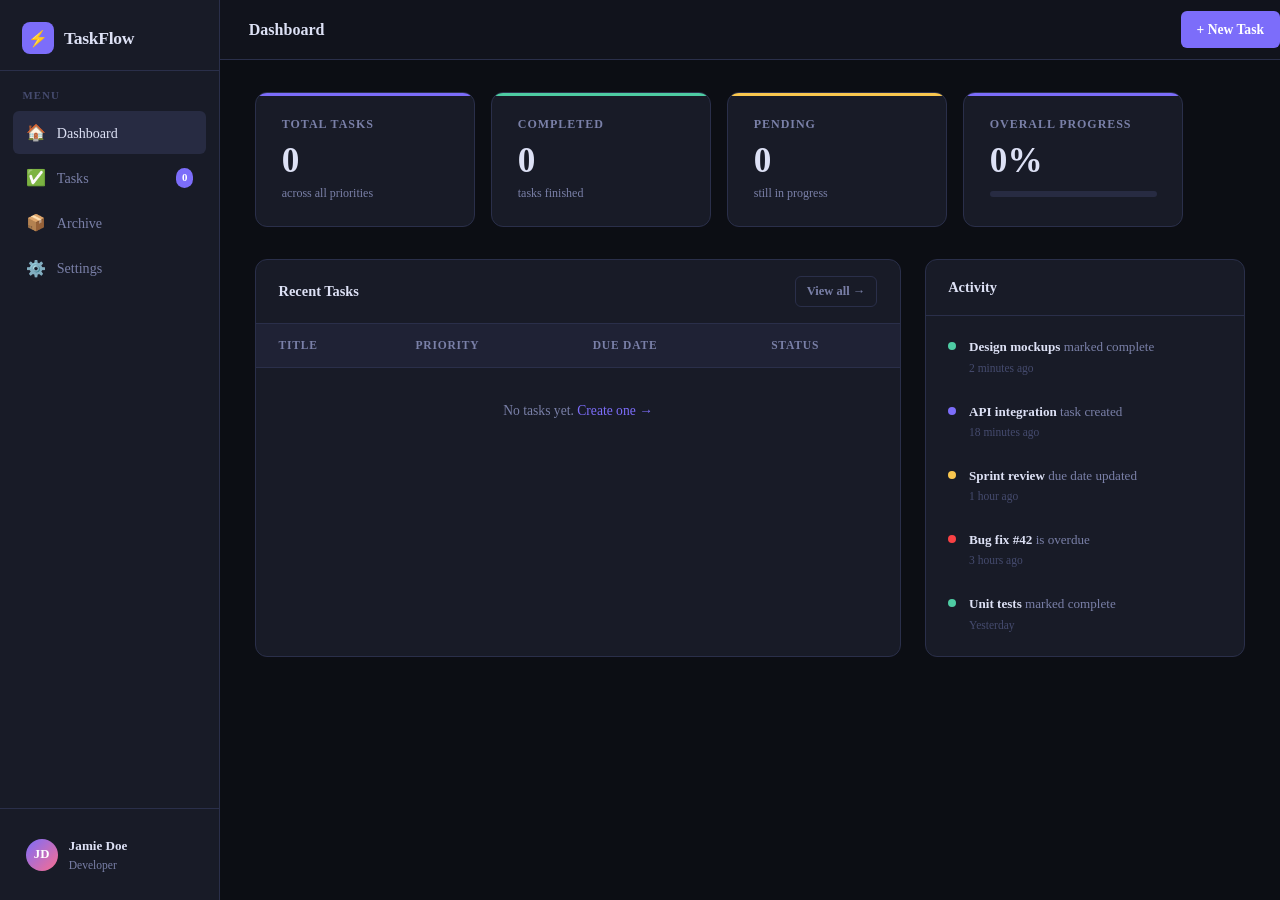
==== index.html @ b21d799f "Initial setup" ====
<!DOCTYPE html>
<html lang="en">
<head>
  <meta charset="UTF-8" />
  <!-- BUG 1: viewport meta tag missing — page won't scale correctly on mobile -->
  <title>TaskFlow - Dashboard</title>
  <link rel="stylesheet" href="css/style.css" />
  <link rel="stylesheet" href="css/pages.css" />
</head>
<body>
<div class="shell">

  <!-- ===== SIDEBAR ===== -->
  <aside class="sidebar">
    <div class="sidebar-logo">
      <div class="logo-icon">⚡</div>
      <span class="logo-text">TaskFlow</span>
    </div>

    <div class="sidebar-section">
      <div class="sidebar-section-label">Menu</div>
      <!-- BUG 2: nav-item links use wrong href paths — missing .html extension -->
      <a href="index" class="nav-item active">
        <span class="nav-icon">🏠</span> Dashboard
      </a>
      <a href="tasks" class="nav-item">
        <span class="nav-icon">✅</span> Tasks
        <span class="nav-badge" id="sidebar-task-count">0</span>
      </a>
      <a href="archive" class="nav-item">
        <span class="nav-icon">📦</span> Archive
      </a>
      <a href="settings" class="nav-item">
        <span class="nav-icon">⚙️</span> Settings
      </a>
    </div>

    <div class="sidebar-footer">
      <div class="user-card">
        <div class="avatar">JD</div>
        <div class="user-info">
          <div class="user-name">Jamie Doe</div>
          <div class="user-role">Developer</div>
        </div>
      </div>
    </div>
  </aside>

  <!-- ===== CONTENT ===== -->
  <div class="content">

    <!-- Top Bar -->
    <header class="topbar">
      <h1 class="topbar-title">Dashboard</h1>
      <div class="topbar-actions">
        <a href="tasks.html" class="btn btn-primary">+ New Task</a>
      </div>
    </header>

    <!-- Page Body -->
    <main class="page-body">

      <!-- Stat Cards -->
      <div class="stats-grid">
        <div class="stat-card">
          <div class="stat-label">Total Tasks</div>
          <div class="stat-value" id="dash-total">0</div>
          <div class="stat-sub">across all priorities</div>
        </div>
        <div class="stat-card green">
          <div class="stat-label">Completed</div>
          <div class="stat-value" id="dash-done">0</div>
          <div class="stat-sub">tasks finished</div>
        </div>
        <div class="stat-card yellow">
          <div class="stat-label">Pending</div>
          <div class="stat-value" id="dash-pending">0</div>
          <div class="stat-sub">still in progress</div>
        </div>
        <!-- BUG 3: progress-fill inner div is missing — bar never fills -->
        <div class="stat-card">
          <div class="stat-label">Overall Progress</div>
          <div class="stat-value" id="dash-pct">0%</div>
          <div class="progress-wrap">
            <!-- missing: <div class="progress-fill"></div> -->
          </div>
        </div>
      </div>

      <!-- Dashboard Grid -->
      <div class="dashboard-grid">

        <!-- Recent Tasks Table -->
        <div class="card">
          <div class="card-header">
            <span class="card-title">Recent Tasks</span>
            <a href="tasks.html" class="btn btn-ghost" style="font-size:0.78rem;padding:0.3rem 0.7rem;">View all →</a>
          </div>
          <table class="table">
            <thead>
              <tr>
                <th>Title</th>
                <th>Priority</th>
                <th>Due Date</th>
                <th>Status</th>
              </tr>
            </thead>
            <tbody id="recent-tasks-body">
              <tr>
                <td colspan="4" style="text-align:center;color:var(--text-muted);padding:2rem;">
                  No tasks yet. <a href="tasks.html" style="color:var(--accent)">Create one →</a>
                </td>
              </tr>
            </tbody>
          </table>
        </div>

        <!-- Activity Feed -->
        <div class="card">
          <div class="card-header">
            <span class="card-title">Activity</span>
          </div>
          <div class="activity-feed">
            <div class="activity-item">
              <div class="activity-dot green"></div>
              <div>
                <div class="activity-text"><strong>Design mockups</strong> marked complete</div>
                <div class="activity-time">2 minutes ago</div>
              </div>
            </div>
            <div class="activity-item">
              <div class="activity-dot"></div>
              <div>
                <div class="activity-text"><strong>API integration</strong> task created</div>
                <div class="activity-time">18 minutes ago</div>
              </div>
            </div>
            <div class="activity-item">
              <div class="activity-dot yellow"></div>
              <div>
                <div class="activity-text"><strong>Sprint review</strong> due date updated</div>
                <div class="activity-time">1 hour ago</div>
              </div>
            </div>
            <div class="activity-item">
              <div class="activity-dot red"></div>
              <div>
                <div class="activity-text"><strong>Bug fix #42</strong> is overdue</div>
                <div class="activity-time">3 hours ago</div>
              </div>
            </div>
            <div class="activity-item">
              <div class="activity-dot green"></div>
              <div>
                <div class="activity-text"><strong>Unit tests</strong> marked complete</div>
                <div class="activity-time">Yesterday</div>
              </div>
            </div>
          </div>
        </div>

      </div><!-- /dashboard-grid -->

    </main>
  </div>
</div>

<div class="toast-container"></div>

<script src="js/app.js"></script>
<script src="js/ui.js"></script>
<script>
  // Update sidebar badge
  const count = loadTasks().filter(t => !t.archived && !t.done).length;
  const badge = document.getElementById('sidebar-task-count');
  if (badge) badge.textContent = count;
</script>
</body>
</html>
---- css/style.css ----
/* =====================================================
   TASKFLOW — Global Stylesheet
   ===================================================== */

/* ===== RESET ===== */
*, *::before, *::after {
  box-sizing: border-box;
  margin: 0;
  padding: 0;
}

/* ===== DESIGN TOKENS ===== */
:root {
  --bg:          #0c0e14;
  --bg2:         #11131c;
  --surface:     #181b27;
  --surface2:    #1f2235;
  --surface3:    #272b42;
  --border:      #2a2f4a;
  --accent:      #7c6dfa;
  --accent-dim:  #5a4fd4;
  --accent2:     #fa6d8f;
  --success:     #4ecca3;
  --warn:        #f9c74f;
  --danger:      #f94144;
  --text:        #dde1f5;
  --text-muted:  #7a80a8;
  --text-faint:  #454b6e;
  --radius-sm:   6px;
  --radius:      12px;
  --radius-lg:   18px;
  --shadow-sm:   0 2px 8px rgba(0,0,0,0.35);
  --shadow:      0 4px 20px rgba(0,0,0,0.5);
  --shadow-lg:   0 8px 40px rgba(0,0,0,0.65);
  /* BUG 7: font stack is commented out — browser falls back to serif */
  /* font-family: 'DM Sans', system-ui, sans-serif; */
  --sidebar-w:   220px;
  --header-h:    60px;
}

/* ===== BASE ===== */
body {
  background: var(--bg);
  color: var(--text);
  min-height: 100vh;
  line-height: 1.6;
}

a { color: inherit; text-decoration: none; }
button { cursor: pointer; font-family: inherit; }
input, textarea, select { font-family: inherit; }

/* ===== LAYOUT SHELL ===== */
.shell {
  display: flex;
  min-height: 100vh;
}

/* ===== SIDEBAR ===== */
.sidebar {
  width: var(--sidebar-w);
  background: var(--surface);
  border-right: 1px solid var(--border);
  display: flex;
  flex-direction: column;
  position: fixed;
  top: 0;
  left: 0;
  height: 100vh;
  z-index: 50;
  /* BUG 10: overflow-y is set to "scroll" (always shows scrollbar) instead of "auto" */
  overflow-y: scroll;
}

.sidebar-logo {
  padding: 1.4rem 1.4rem 1rem;
  display: flex;
  align-items: center;
  gap: 0.6rem;
  border-bottom: 1px solid var(--border);
}

.logo-icon {
  width: 32px;
  height: 32px;
  background: var(--accent);
  border-radius: 8px;
  display: flex;
  align-items: center;
  justify-content: center;
  font-size: 1rem;
  flex-shrink: 0;
}

.logo-text {
  font-size: 1.1rem;
  font-weight: 800;
  color: var(--text);
  letter-spacing: -0.3px;
}

.sidebar-section {
  padding: 1rem 0.8rem 0.4rem;
}

.sidebar-section-label {
  font-size: 0.68rem;
  font-weight: 700;
  color: var(--text-faint);
  text-transform: uppercase;
  letter-spacing: 0.1em;
  padding: 0 0.6rem;
  margin-bottom: 0.4rem;
}

.nav-item {
  display: flex;
  align-items: center;
  gap: 0.7rem;
  padding: 0.55rem 0.8rem;
  border-radius: var(--radius-sm);
  color: var(--text-muted);
  font-size: 0.88rem;
  font-weight: 500;
  transition: all 0.15s;
  margin-bottom: 2px;
}

.nav-item:hover {
  background: var(--surface2);
  color: var(--text);
}

.nav-item.active {
  background: var(--surface3);
  color: var(--text);
}

.nav-item .nav-icon { font-size: 1rem; width: 20px; text-align: center; }

.nav-badge {
  margin-left: auto;
  background: var(--accent);
  color: #fff;
  font-size: 0.68rem;
  font-weight: 700;
  padding: 1px 6px;
  border-radius: 99px;
}

.sidebar-footer {
  margin-top: auto;
  padding: 1rem 0.8rem;
  border-top: 1px solid var(--border);
}

.user-card {
  display: flex;
  align-items: center;
  gap: 0.7rem;
  padding: 0.6rem 0.8rem;
  border-radius: var(--radius-sm);
  transition: background 0.15s;
}

.user-card:hover { background: var(--surface2); }

.avatar {
  width: 32px;
  height: 32px;
  border-radius: 50%;
  background: linear-gradient(135deg, var(--accent), var(--accent2));
  display: flex;
  align-items: center;
  justify-content: center;
  font-size: 0.8rem;
  font-weight: 700;
  color: #fff;
  flex-shrink: 0;
}

.user-info { overflow: hidden; }
.user-name { font-size: 0.82rem; font-weight: 600; }
.user-role { font-size: 0.72rem; color: var(--text-muted); }

/* ===== MAIN CONTENT ===== */
.content {
  margin-left: var(--sidebar-w);
  flex: 1;
  display: flex;
  flex-direction: column;
  min-height: 100vh;
}

/* ===== TOP BAR ===== */
.topbar {
  height: var(--header-h);
  background: var(--bg2);
  border-bottom: 1px solid var(--border);
  display: flex;
  align-items: center;
  /* BUG 8: padding is only on the left — right side has no spacing, button clips edge */
  padding: 0 0 0 1.8rem;
  gap: 1rem;
  position: sticky;
  top: 0;
  z-index: 40;
}

.topbar-title {
  font-size: 1rem;
  font-weight: 700;
  color: var(--text);
  flex: 1;
}

.topbar-actions {
  display: flex;
  align-items: center;
  gap: 0.6rem;
}

/* ===== BUTTONS ===== */
.btn {
  display: inline-flex;
  align-items: center;
  gap: 0.4rem;
  border: none;
  border-radius: var(--radius-sm);
  padding: 0.5rem 1rem;
  font-size: 0.85rem;
  font-weight: 600;
  transition: all 0.15s;
}

.btn-primary {
  background: var(--accent);
  color: #fff;
}

.btn-primary:hover { background: var(--accent-dim); }

.btn-ghost {
  background: transparent;
  color: var(--text-muted);
  border: 1px solid var(--border);
}

.btn-ghost:hover { background: var(--surface2); color: var(--text); }

.btn-danger {
  background: var(--danger);
  color: #fff;
}

.btn-danger:hover { opacity: 0.85; }

.btn-success {
  background: var(--success);
  color: #000;
}

.btn-success:hover { opacity: 0.85; }

/* ===== PAGE BODY ===== */
.page-body {
  padding: 2rem 2.2rem;
  flex: 1;
}

/* ===== STAT CARDS ===== */
.stats-grid {
  display: grid;
  /* BUG 9: fixed px widths overflow on narrow viewports */
  grid-template-columns: 220px 220px 220px 220px;
  gap: 1rem;
  margin-bottom: 2rem;
}

.stat-card {
  background: var(--surface);
  border-radius: var(--radius);
  padding: 1.4rem 1.6rem;
  border: 1px solid var(--border);
  position: relative;
  overflow: hidden;
}

.stat-card::before {
  content: '';
  position: absolute;
  top: 0; left: 0; right: 0;
  height: 3px;
  background: var(--accent);
}

.stat-card.green::before  { background: var(--success); }
.stat-card.yellow::before { background: var(--warn); }
.stat-card.red::before    { background: var(--danger); }

.stat-label {
  font-size: 0.75rem;
  font-weight: 600;
  color: var(--text-muted);
  text-transform: uppercase;
  letter-spacing: 0.08em;
  margin-bottom: 0.5rem;
}

.stat-value {
  font-size: 2.2rem;
  font-weight: 800;
  color: var(--text);
  line-height: 1;
}

.stat-sub {
  font-size: 0.75rem;
  color: var(--text-muted);
  margin-top: 0.4rem;
}

/* ===== PROGRESS BAR ===== */
.progress-wrap {
  background: var(--surface3);
  border-radius: 99px;
  height: 6px;
  overflow: hidden;
  margin-top: 0.8rem;
}

/* BUG 3: .progress-fill element is styled here but missing from HTML on dashboard */
.progress-fill {
  height: 100%;
  background: linear-gradient(90deg, var(--accent), var(--accent2));
  border-radius: 99px;
  transition: width 0.5s ease;
  width: 0%;
}

/* ===== SECTION HEADER ===== */
.section-header {
  display: flex;
  align-items: center;
  justify-content: space-between;
  margin-bottom: 1.2rem;
}

.section-title {
  font-size: 0.95rem;
  font-weight: 700;
  color: var(--text);
}

/* ===== MODAL ===== */
.overlay {
  display: none;
  position: fixed;
  inset: 0;
  background: rgba(0,0,0,0.65);
  z-index: 200;
}

.modal {
  display: none;
  position: fixed;
  top: 50%;
  left: 50%;
  /* BUG 12: only translateX — modal is vertically off-center */
  transform: translateX(-50%);
  background: var(--surface);
  border: 1px solid var(--border);
  border-radius: var(--radius-lg);
  padding: 2rem;
  width: 90%;
  max-width: 500px;
  z-index: 300;
  box-shadow: var(--shadow-lg);
}

.overlay.open, .modal.open { display: block; }

.modal-header {
  display: flex;
  align-items: center;
  justify-content: space-between;
  margin-bottom: 1.4rem;
}

.modal-title {
  font-size: 1.15rem;
  font-weight: 800;
}

.modal-close {
  background: var(--surface2);
  border: none;
  color: var(--text-muted);
  width: 28px;
  height: 28px;
  border-radius: 50%;
  font-size: 1rem;
  display: flex;
  align-items: center;
  justify-content: center;
  transition: all 0.15s;
}

.modal-close:hover { background: var(--surface3); color: var(--text); }

/* ===== FORM ELEMENTS ===== */
.form-group { margin-bottom: 1rem; }

.form-label {
  display: block;
  font-size: 0.78rem;
  font-weight: 700;
  color: var(--text-muted);
  text-transform: uppercase;
  letter-spacing: 0.06em;
  margin-bottom: 0.4rem;
}

.form-label .req { color: var(--accent2); }

.form-control {
  width: 100%;
  background: var(--surface2);
  border: 1px solid var(--border);
  color: var(--text);
  padding: 0.6rem 0.9rem;
  border-radius: var(--radius-sm);
  font-size: 0.9rem;
  outline: none;
  transition: border-color 0.2s;
  appearance: none;
}

.form-control:focus { border-color: var(--accent); }

textarea.form-control {
  resize: vertical;
  min-height: 80px;
}

.modal-footer {
  display: flex;
  justify-content: flex-end;
  gap: 0.7rem;
  margin-top: 1.4rem;
}

/* ===== EMPTY STATE ===== */
.empty-state {
  text-align: center;
  padding: 3rem 1rem;
  color: var(--text-muted);
}

.empty-state-icon { font-size: 2.5rem; margin-bottom: 0.8rem; }
.empty-state-text { font-size: 0.9rem; }

/* ===== TOAST ===== */
.toast-container {
  position: fixed;
  bottom: 1.5rem;
  right: 1.5rem;
  z-index: 999;
  display: flex;
  flex-direction: column;
  gap: 0.5rem;
}

.toast {
  background: var(--surface3);
  border: 1px solid var(--border);
  border-radius: var(--radius-sm);
  padding: 0.75rem 1.2rem;
  font-size: 0.85rem;
  color: var(--text);
  box-shadow: var(--shadow);
  animation: slideIn 0.25s ease;
}

@keyframes slideIn {
  from { opacity: 0; transform: translateY(12px); }
  to   { opacity: 1; transform: translateY(0); }
}

/* ===== RESPONSIVE ===== */
/* BUG 1: viewport meta tag is missing from all HTML pages — mobile won't scale */

@media (max-width: 900px) {
  .stats-grid { grid-template-columns: repeat(2, 1fr); }
}

@media (max-width: 768px) {
  /* BUG 13: sidebar is hidden on mobile with no toggle button or mobile nav */
  .sidebar { display: none; }
  .content { margin-left: 0; }
  .stats-grid { grid-template-columns: repeat(2, 1fr); }
  .page-body { padding: 1.2rem; }
}
---- css/pages.css ----
/* =====================================================
   TASKFLOW — Page-Specific Styles
   ===================================================== */

/* ===================================================
   DASHBOARD (index.html)
   =================================================== */

.dashboard-grid {
  display: grid;
  grid-template-columns: 1fr 320px;
  gap: 1.5rem;
}

/* Recent tasks table */
.card {
  background: var(--surface);
  border: 1px solid var(--border);
  border-radius: var(--radius);
  overflow: hidden;
}

.card-header {
  display: flex;
  align-items: center;
  justify-content: space-between;
  padding: 1rem 1.4rem;
  border-bottom: 1px solid var(--border);
}

.card-title {
  font-size: 0.9rem;
  font-weight: 700;
}

.table {
  width: 100%;
  border-collapse: collapse;
}

.table th {
  font-size: 0.72rem;
  font-weight: 700;
  color: var(--text-muted);
  text-transform: uppercase;
  letter-spacing: 0.07em;
  padding: 0.75rem 1.4rem;
  text-align: left;
  border-bottom: 1px solid var(--border);
  background: var(--surface2);
}

.table td {
  padding: 0.85rem 1.4rem;
  font-size: 0.85rem;
  border-bottom: 1px solid var(--border);
  vertical-align: middle;
}

.table tr:last-child td { border-bottom: none; }
.table tr:hover td { background: var(--surface2); }

/* Priority pill */
.pill {
  display: inline-block;
  padding: 2px 10px;
  border-radius: 99px;
  font-size: 0.72rem;
  font-weight: 700;
}

.pill-high   { background: rgba(249,65,68,0.18);  color: var(--danger); }
.pill-medium { background: rgba(249,199,79,0.18); color: var(--warn); }
.pill-low    { background: rgba(78,204,163,0.18); color: var(--success); }
.pill-done   { background: rgba(122,128,168,0.15); color: var(--text-muted); }

/* Activity feed */
.activity-feed { padding: 0.6rem 0; }

.activity-item {
  display: flex;
  gap: 0.8rem;
  align-items: flex-start;
  padding: 0.75rem 1.4rem;
}

.activity-dot {
  width: 8px;
  height: 8px;
  border-radius: 50%;
  background: var(--accent);
  margin-top: 5px;
  flex-shrink: 0;
}

.activity-dot.green  { background: var(--success); }
.activity-dot.red    { background: var(--danger); }
.activity-dot.yellow { background: var(--warn); }

.activity-text {
  font-size: 0.82rem;
  color: var(--text-muted);
  line-height: 1.5;
}

.activity-text strong { color: var(--text); font-weight: 600; }
.activity-time { font-size: 0.72rem; color: var(--text-faint); margin-top: 2px; }

/* ===================================================
   TASKS PAGE (tasks.html)
   =================================================== */

.tasks-controls {
  display: flex;
  align-items: center;
  gap: 0.8rem;
  margin-bottom: 1.5rem;
  /* BUG 10b (page-level): no flex-wrap — overflows on narrow screens */
}

.search-box {
  flex: 1;
  max-width: 320px;
  background: var(--surface);
  border: 1px solid var(--border);
  color: var(--text);
  padding: 0.55rem 1rem;
  border-radius: var(--radius-sm);
  font-size: 0.88rem;
  outline: none;
  transition: border-color 0.2s;
}

.search-box:focus { border-color: var(--accent); }

.filter-group {
  display: flex;
  gap: 0.4rem;
}

.filter-pill {
  background: var(--surface);
  border: 1px solid var(--border);
  color: var(--text-muted);
  padding: 0.45rem 0.9rem;
  border-radius: 99px;
  font-size: 0.8rem;
  font-weight: 600;
  cursor: pointer;
  transition: all 0.15s;
}

.filter-pill:hover  { border-color: var(--accent); color: var(--text); }
.filter-pill.active { background: var(--accent); border-color: var(--accent); color: #fff; }

/* Kanban board */
.board {
  display: grid;
  /* BUG 4: column wrapper divs have no class — grid layout not applied to them */
  grid-template-columns: repeat(3, 1fr);
  gap: 1.2rem;
  align-items: start;
}

.col-header {
  display: flex;
  align-items: center;
  justify-content: space-between;
  padding: 0.9rem 1rem;
  border-radius: var(--radius-sm) var(--radius-sm) 0 0;
  border-bottom: 2px solid var(--border);
  background: var(--surface2);
}

.col-header-left {
  display: flex;
  align-items: center;
  gap: 0.5rem;
  font-size: 0.85rem;
  font-weight: 700;
}

.col-dot {
  width: 10px;
  height: 10px;
  border-radius: 50%;
}

.col-dot.high   { background: var(--danger); }
.col-dot.medium { background: var(--warn); }
.col-dot.low    { background: var(--success); }

.col-count {
  font-size: 0.72rem;
  font-weight: 700;
  background: var(--surface3);
  color: var(--text-muted);
  padding: 1px 7px;
  border-radius: 99px;
}

.col-body {
  background: var(--surface);
  border: 1px solid var(--border);
  border-top: none;
  border-radius: 0 0 var(--radius-sm) var(--radius-sm);
  padding: 0.8rem;
  min-height: 200px;
  display: flex;
  flex-direction: column;
  gap: 0.7rem;
}

/* Task card */
.task-card {
  background: var(--bg2);
  border: 1px solid var(--border);
  border-radius: var(--radius-sm);
  padding: 0.9rem 1rem;
  /* BUG 11: border-left accent missing — priority colour not shown on cards */
  transition: box-shadow 0.15s, transform 0.15s;
}

.task-card:hover {
  box-shadow: var(--shadow);
  transform: translateY(-1px);
}

.task-card.done { opacity: 0.45; }

.task-card-title {
  font-size: 0.88rem;
  font-weight: 600;
  margin-bottom: 0.35rem;
  /* BUG 11b: truncation properties missing */
  text-overflow: ellipsis;
}

.task-card-desc {
  font-size: 0.78rem;
  color: var(--text-muted);
  margin-bottom: 0.6rem;
  display: -webkit-box;
  -webkit-line-clamp: 2;
  -webkit-box-orient: vertical;
  overflow: hidden;
}

.task-card-footer {
  display: flex;
  align-items: center;
  justify-content: space-between;
  font-size: 0.72rem;
  color: var(--text-faint);
}

.task-card-actions {
  display: flex;
  gap: 0.4rem;
  margin-top: 0.6rem;
}

.icon-btn {
  background: var(--surface2);
  border: none;
  color: var(--text-muted);
  padding: 0.3rem 0.6rem;
  border-radius: 4px;
  font-size: 0.75rem;
  font-weight: 600;
  transition: all 0.15s;
  flex: 1;
}

.icon-btn:hover { background: var(--surface3); color: var(--text); }
.icon-btn.danger:hover { background: rgba(249,65,68,0.2); color: var(--danger); }
.icon-btn.success:hover { background: rgba(78,204,163,0.2); color: var(--success); }

/* ===================================================
   ARCHIVE PAGE (archive.html)
   =================================================== */

.archive-table-wrap {
  background: var(--surface);
  border: 1px solid var(--border);
  border-radius: var(--radius);
  overflow: hidden;
}

.archive-search-bar {
  display: flex;
  gap: 0.8rem;
  align-items: center;
  padding: 1rem 1.4rem;
  border-bottom: 1px solid var(--border);
}

.restore-btn {
  font-size: 0.75rem;
  padding: 0.25rem 0.65rem;
}

/* ===================================================
   SETTINGS PAGE (settings.html)
   =================================================== */

.settings-layout {
  display: grid;
  grid-template-columns: 200px 1fr;
  gap: 1.5rem;
  align-items: start;
}

.settings-nav {
  background: var(--surface);
  border: 1px solid var(--border);
  border-radius: var(--radius);
  padding: 0.5rem;
  position: sticky;
  top: calc(var(--header-h) + 1rem);
}

.settings-nav-item {
  display: block;
  padding: 0.55rem 0.9rem;
  border-radius: var(--radius-sm);
  font-size: 0.85rem;
  color: var(--text-muted);
  font-weight: 500;
  transition: all 0.15s;
  cursor: pointer;
}

.settings-nav-item:hover { background: var(--surface2); color: var(--text); }
.settings-nav-item.active { background: var(--surface3); color: var(--text); }

.settings-panel {
  display: flex;
  flex-direction: column;
  gap: 1rem;
}

.settings-card {
  background: var(--surface);
  border: 1px solid var(--border);
  border-radius: var(--radius);
  overflow: hidden;
}

.settings-card-header {
  padding: 1rem 1.4rem;
  border-bottom: 1px solid var(--border);
  background: var(--surface2);
}

.settings-card-title {
  font-size: 0.9rem;
  font-weight: 700;
}

.settings-card-body { padding: 1.4rem; }

.settings-row {
  display: flex;
  align-items: center;
  justify-content: space-between;
  padding: 0.8rem 0;
  border-bottom: 1px solid var(--border);
}

.settings-row:last-child { border-bottom: none; }

.settings-row-label { font-size: 0.88rem; font-weight: 600; }
.settings-row-sub   { font-size: 0.78rem; color: var(--text-muted); margin-top: 2px; }

/* Toggle switch */
.toggle {
  position: relative;
  width: 40px;
  height: 22px;
  flex-shrink: 0;
}

.toggle input { opacity: 0; width: 0; height: 0; }

.toggle-slider {
  position: absolute;
  inset: 0;
  background: var(--surface3);
  border-radius: 99px;
  cursor: pointer;
  transition: background 0.2s;
}

.toggle-slider::before {
  content: '';
  position: absolute;
  width: 16px;
  height: 16px;
  left: 3px;
  top: 3px;
  background: #fff;
  border-radius: 50%;
  transition: transform 0.2s;
}

.toggle input:checked + .toggle-slider { background: var(--accent); }
.toggle input:checked + .toggle-slider::before { transform: translateX(18px); }

/* Danger zone */
.danger-zone {
  border-color: rgba(249,65,68,0.35) !important;
}

.danger-zone .settings-card-header {
  background: rgba(249,65,68,0.08);
  border-bottom-color: rgba(249,65,68,0.25);
}
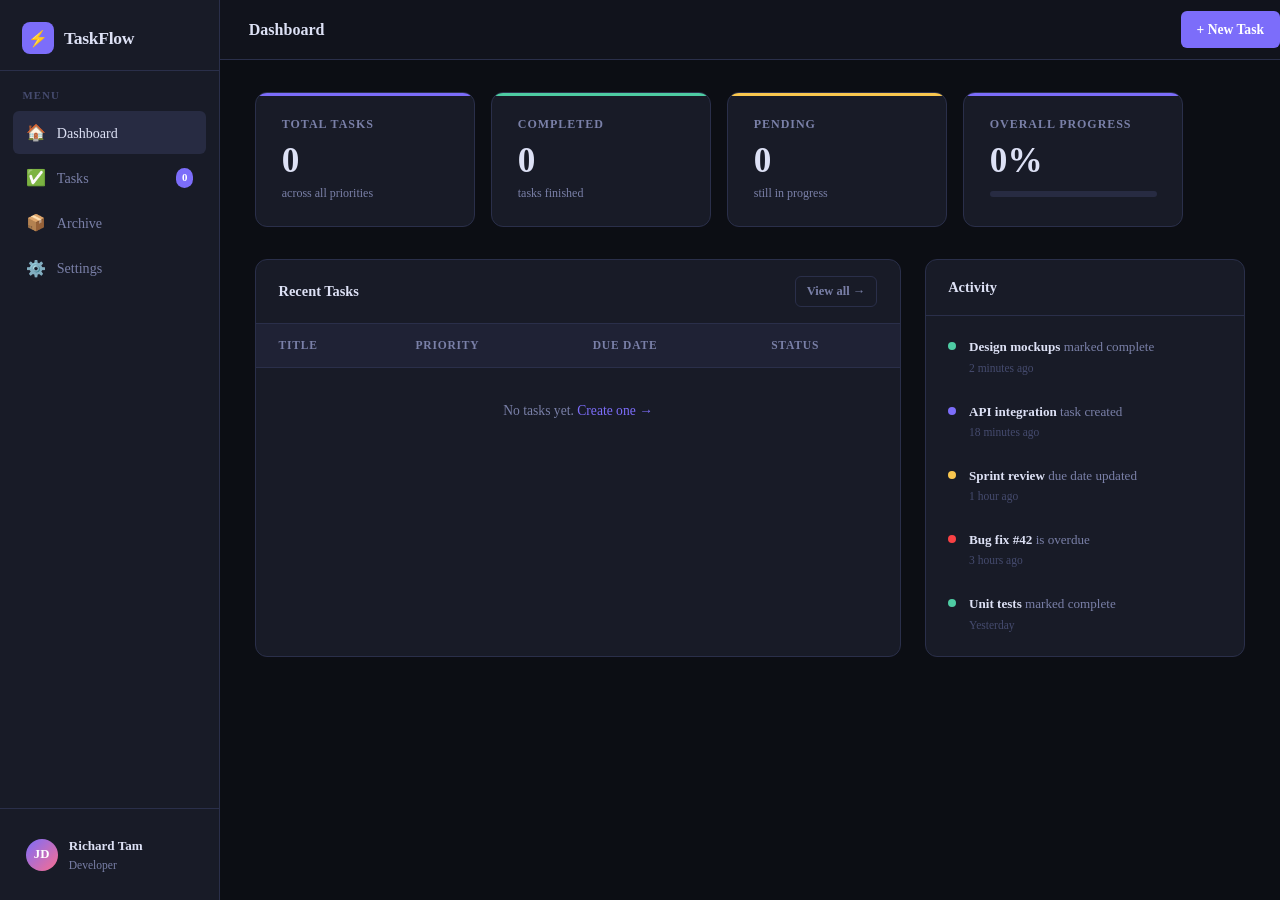
==== commit 587ad7a9: "Test some changes" ====
--- a/index.html
+++ b/index.html
@@ -39,7 +39,7 @@
       <div class="user-card">
         <div class="avatar">JD</div>
         <div class="user-info">
-          <div class="user-name">Jamie Doe</div>
+          <div class="user-name">Richard Tam</div>
           <div class="user-role">Developer</div>
         </div>
       </div>
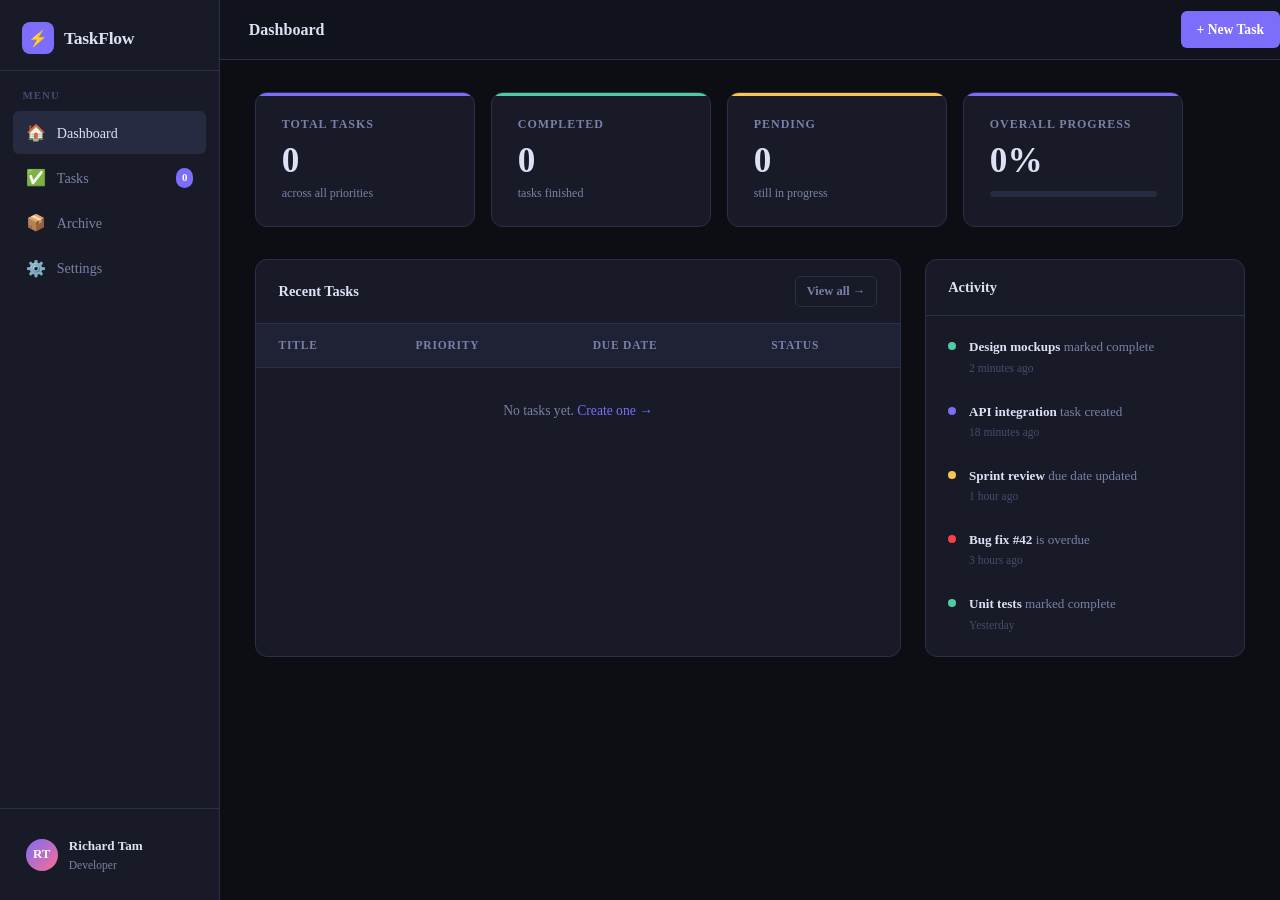
==== commit 584301ea: "Slight changes" ====
--- a/index.html
+++ b/index.html
@@ -37,7 +37,7 @@
 
     <div class="sidebar-footer">
       <div class="user-card">
-        <div class="avatar">JD</div>
+        <div class="avatar">RT</div>
         <div class="user-info">
           <div class="user-name">Richard Tam</div>
           <div class="user-role">Developer</div>
